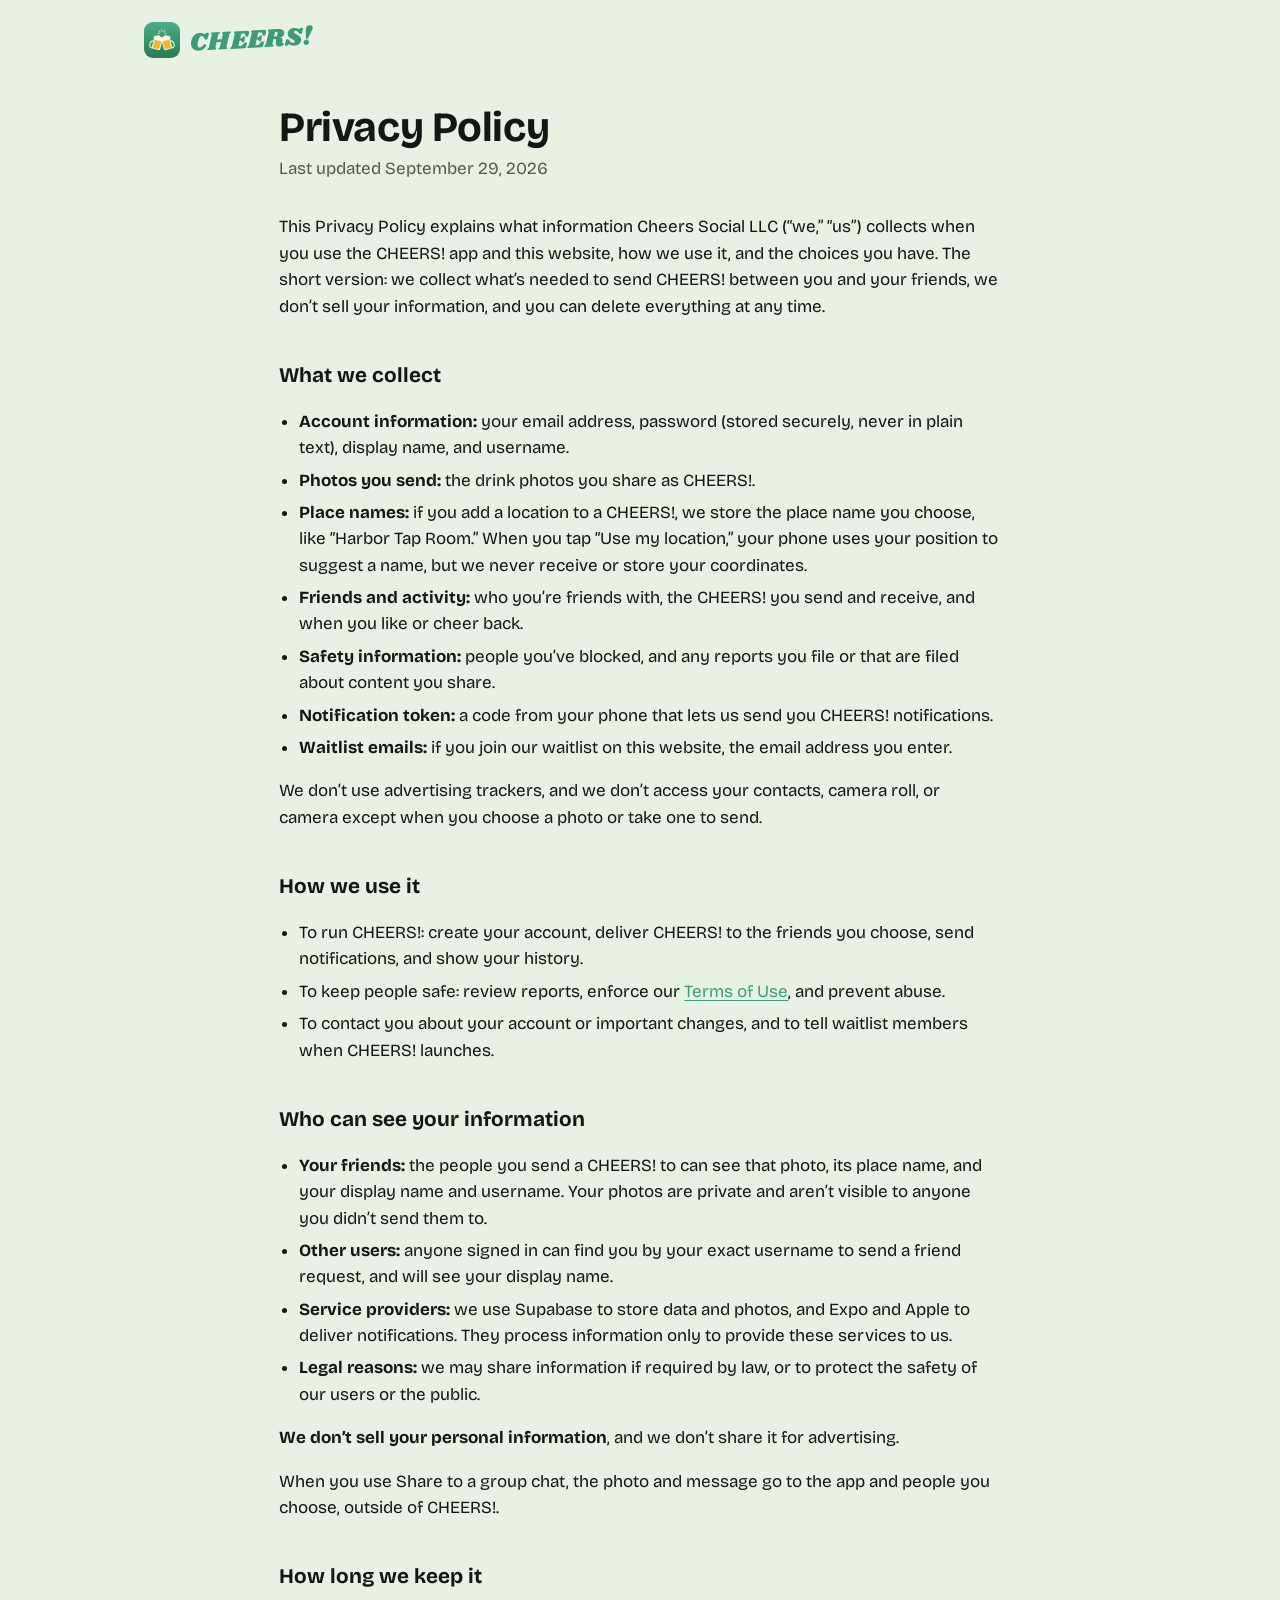
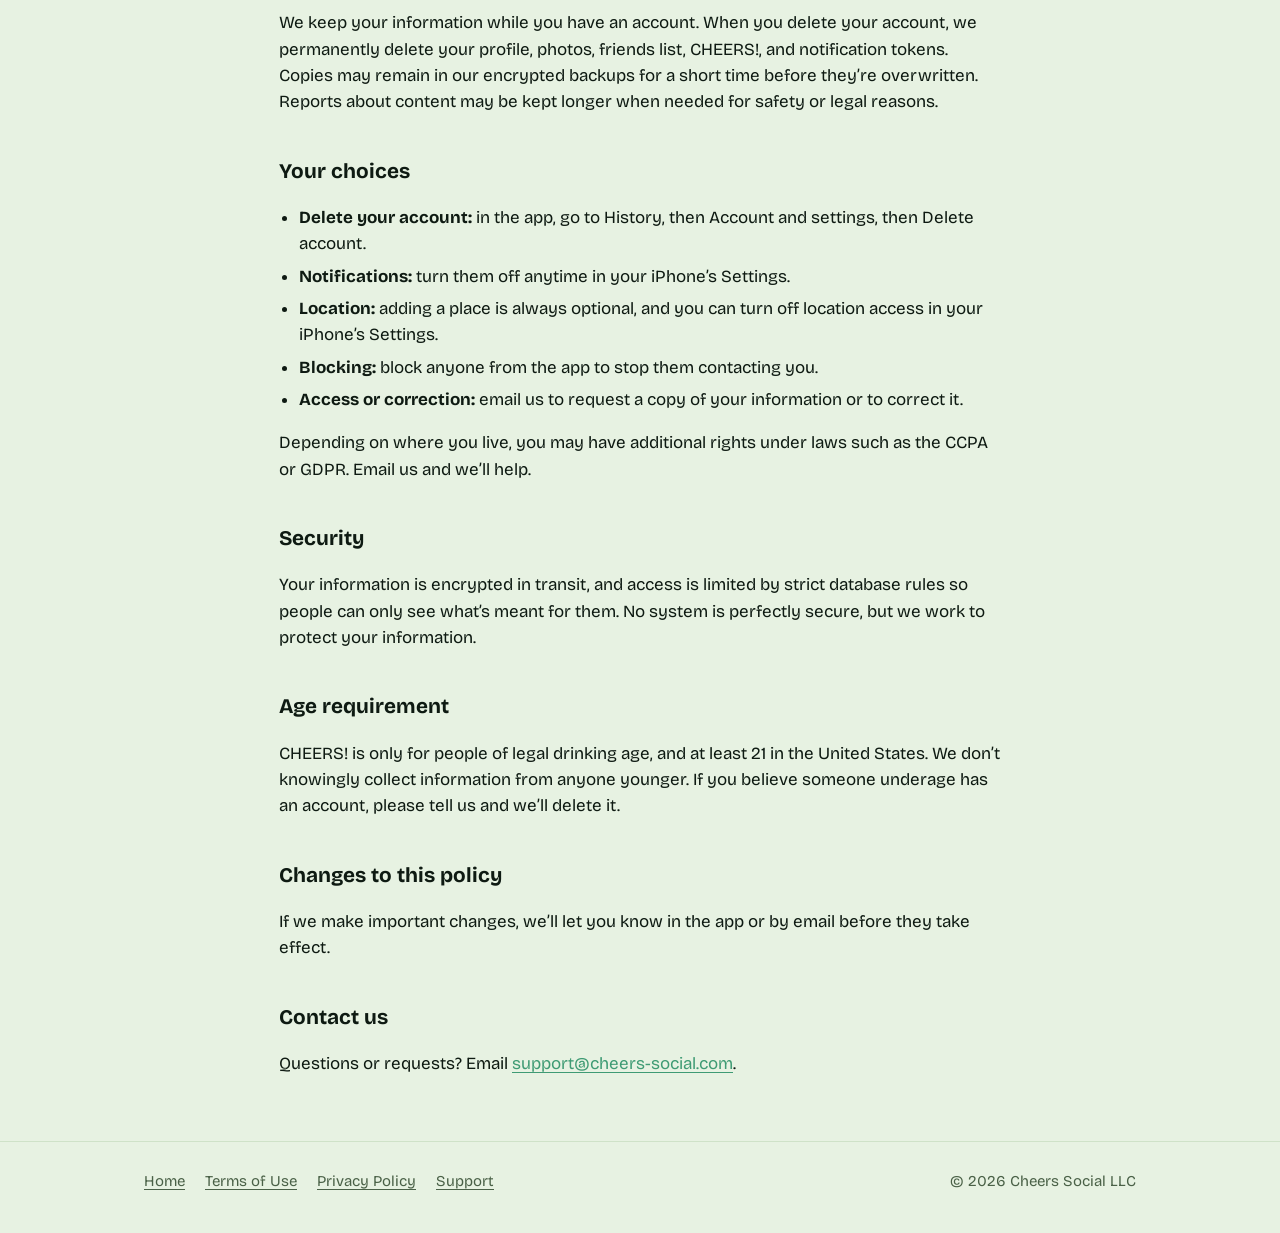
==== privacy/index.html @ 8b925db9 "CHEERS! website" ====
<!doctype html>
<html lang="en">
<head>
<meta charset="utf-8">
<meta name="viewport" content="width=device-width, initial-scale=1">
<title>Privacy Policy — CHEERS!</title>
<meta name="theme-color" content="#3F9B74">
<link rel="icon" href="/assets/favicon.png">
<link rel="apple-touch-icon" href="/assets/apple-touch-icon.png">
<link rel="preconnect" href="https://fonts.googleapis.com"><link rel="preconnect" href="https://fonts.gstatic.com" crossorigin>
<link href="https://fonts.googleapis.com/css2?family=Bricolage+Grotesque:opsz,wght@12..96,400;12..96,600;12..96,800&family=Shrikhand&display=swap" rel="stylesheet">
<link rel="stylesheet" href="/assets/site.css">
</head>
<body>
<div class="wrap">
  <header class="top">
    <a class="brand" href="/"><img src="/assets/apple-touch-icon.png" alt=""><span>CHEERS!</span></a>
  </header>
</div>
<main class="doc">
<h1>Privacy Policy</h1>
<p class="updated">Last updated September 29, 2026</p>

<p>This Privacy Policy explains what information Cheers Social LLC (“we,” “us”) collects when you use the CHEERS! app and this website, how we use it, and the choices you have. The short version: we collect what’s needed to send CHEERS! between you and your friends, we don’t sell your information, and you can delete everything at any time.</p>

<h2>What we collect</h2>
<ul>
  <li><strong>Account information:</strong> your email address, password (stored securely, never in plain text), display name, and username.</li>
  <li><strong>Photos you send:</strong> the drink photos you share as CHEERS!.</li>
  <li><strong>Place names:</strong> if you add a location to a CHEERS!, we store the place name you choose, like “Harbor Tap Room.” When you tap “Use my location,” your phone uses your position to suggest a name, but we never receive or store your coordinates.</li>
  <li><strong>Friends and activity:</strong> who you’re friends with, the CHEERS! you send and receive, and when you like or cheer back.</li>
  <li><strong>Safety information:</strong> people you’ve blocked, and any reports you file or that are filed about content you share.</li>
  <li><strong>Notification token:</strong> a code from your phone that lets us send you CHEERS! notifications.</li>
  <li><strong>Waitlist emails:</strong> if you join our waitlist on this website, the email address you enter.</li>
</ul>
<p>We don’t use advertising trackers, and we don’t access your contacts, camera roll, or camera except when you choose a photo or take one to send.</p>

<h2>How we use it</h2>
<ul>
  <li>To run CHEERS!: create your account, deliver CHEERS! to the friends you choose, send notifications, and show your history.</li>
  <li>To keep people safe: review reports, enforce our <a href="/terms/">Terms of Use</a>, and prevent abuse.</li>
  <li>To contact you about your account or important changes, and to tell waitlist members when CHEERS! launches.</li>
</ul>

<h2>Who can see your information</h2>
<ul>
  <li><strong>Your friends:</strong> the people you send a CHEERS! to can see that photo, its place name, and your display name and username. Your photos are private and aren’t visible to anyone you didn’t send them to.</li>
  <li><strong>Other users:</strong> anyone signed in can find you by your exact username to send a friend request, and will see your display name.</li>
  <li><strong>Service providers:</strong> we use Supabase to store data and photos, and Expo and Apple to deliver notifications. They process information only to provide these services to us.</li>
  <li><strong>Legal reasons:</strong> we may share information if required by law, or to protect the safety of our users or the public.</li>
</ul>
<p><strong>We don’t sell your personal information</strong>, and we don’t share it for advertising.</p>
<p>When you use Share to a group chat, the photo and message go to the app and people you choose, outside of CHEERS!.</p>

<h2>How long we keep it</h2>
<p>We keep your information while you have an account. When you delete your account, we permanently delete your profile, photos, friends list, CHEERS!, and notification tokens. Copies may remain in our encrypted backups for a short time before they’re overwritten. Reports about content may be kept longer when needed for safety or legal reasons.</p>

<h2>Your choices</h2>
<ul>
  <li><strong>Delete your account:</strong> in the app, go to History, then Account and settings, then Delete account.</li>
  <li><strong>Notifications:</strong> turn them off anytime in your iPhone’s Settings.</li>
  <li><strong>Location:</strong> adding a place is always optional, and you can turn off location access in your iPhone’s Settings.</li>
  <li><strong>Blocking:</strong> block anyone from the app to stop them contacting you.</li>
  <li><strong>Access or correction:</strong> email us to request a copy of your information or to correct it.</li>
</ul>
<p>Depending on where you live, you may have additional rights under laws such as the CCPA or GDPR. Email us and we’ll help.</p>

<h2>Security</h2>
<p>Your information is encrypted in transit, and access is limited by strict database rules so people can only see what’s meant for them. No system is perfectly secure, but we work to protect your information.</p>

<h2>Age requirement</h2>
<p>CHEERS! is only for people of legal drinking age, and at least 21 in the United States. We don’t knowingly collect information from anyone younger. If you believe someone underage has an account, please tell us and we’ll delete it.</p>

<h2>Changes to this policy</h2>
<p>If we make important changes, we’ll let you know in the app or by email before they take effect.</p>

<h2>Contact us</h2>
<p>Questions or requests? Email <a href="mailto:support@cheers-social.com">support@cheers-social.com</a>.</p>
</main>
<footer>
  <div class="wrap">
    <nav><a href="/">Home</a><a href="/terms/">Terms of Use</a><a href="/privacy/">Privacy Policy</a><a href="mailto:support@cheers-social.com">Support</a></nav>
    <span>© 2026 Cheers Social LLC</span>
  </div>
</footer>
</body>
</html>
---- assets/site.css ----
:root {
  --bg: #E7F2E2; --surface: #F6FBF3; --ink: #0E1A12; --muted: #4A6147;
  --accent: #3F9B74; --accent-deep: #2B7A58; --on-accent: #FFFFFF; --amber: #F7B32B; --line: #CFE2C8;
  --wordmark: 'Shrikhand', 'Cooper Black', Georgia, serif;
  --ui: 'Bricolage Grotesque', system-ui, -apple-system, 'Segoe UI', sans-serif;
  color-scheme: light dark;
}
@media (prefers-color-scheme: dark) {
  :root { --bg: #0F1A13; --surface: #1A2A1F; --ink: #E7F2E2; --muted: #A7C3A3;
    --accent: #5CC097; --accent-deep: #3F9B74; --on-accent: #0F1A13; --line: #2A3F30; }
}
*, *::before, *::after { box-sizing: border-box; }
html { -webkit-text-size-adjust: 100%; }
body { margin: 0; background: var(--bg); color: var(--ink); font-family: var(--ui); font-size: 17px; line-height: 1.55; -webkit-font-smoothing: antialiased; }
img { max-width: 100%; display: block; }
a { color: var(--accent); text-underline-offset: 3px; }
:focus-visible { outline: 3px solid var(--amber); outline-offset: 3px; border-radius: 4px; }
.wrap { max-width: 1040px; margin: 0 auto; padding: 0 24px; }

.top { display: flex; align-items: center; justify-content: space-between; padding: 20px 0; }
.brand { display: flex; align-items: center; gap: 10px; text-decoration: none; }
.brand img { width: 36px; height: 36px; border-radius: 9px; }
.brand span { font-family: var(--wordmark); font-size: 26px; color: var(--accent); transform: rotate(-3deg); display: inline-block; }

footer { border-top: 1px solid var(--line); margin-top: 64px; padding: 28px 0 40px; color: var(--muted); font-size: 15px; }
footer .wrap { display: flex; flex-wrap: wrap; gap: 12px 24px; justify-content: space-between; }
footer nav { display: flex; flex-wrap: wrap; gap: 8px 20px; }
footer a { color: var(--muted); }

.doc { max-width: 70ch; margin: 24px auto 0; padding: 0 24px; }
.doc h1 { font-size: clamp(2rem, 5vw, 2.6rem); line-height: 1.15; margin: 16px 0 4px; letter-spacing: -0.01em; }
.doc .updated { color: var(--muted); margin: 0 0 32px; }
.doc h2 { font-size: 1.3rem; margin: 40px 0 8px; }
.doc ul { padding-left: 1.2em; }
.doc li { margin: 6px 0; }
.doc .callout { background: var(--surface); border: 1px solid var(--line); border-radius: 16px; padding: 16px 20px; margin: 24px 0; }
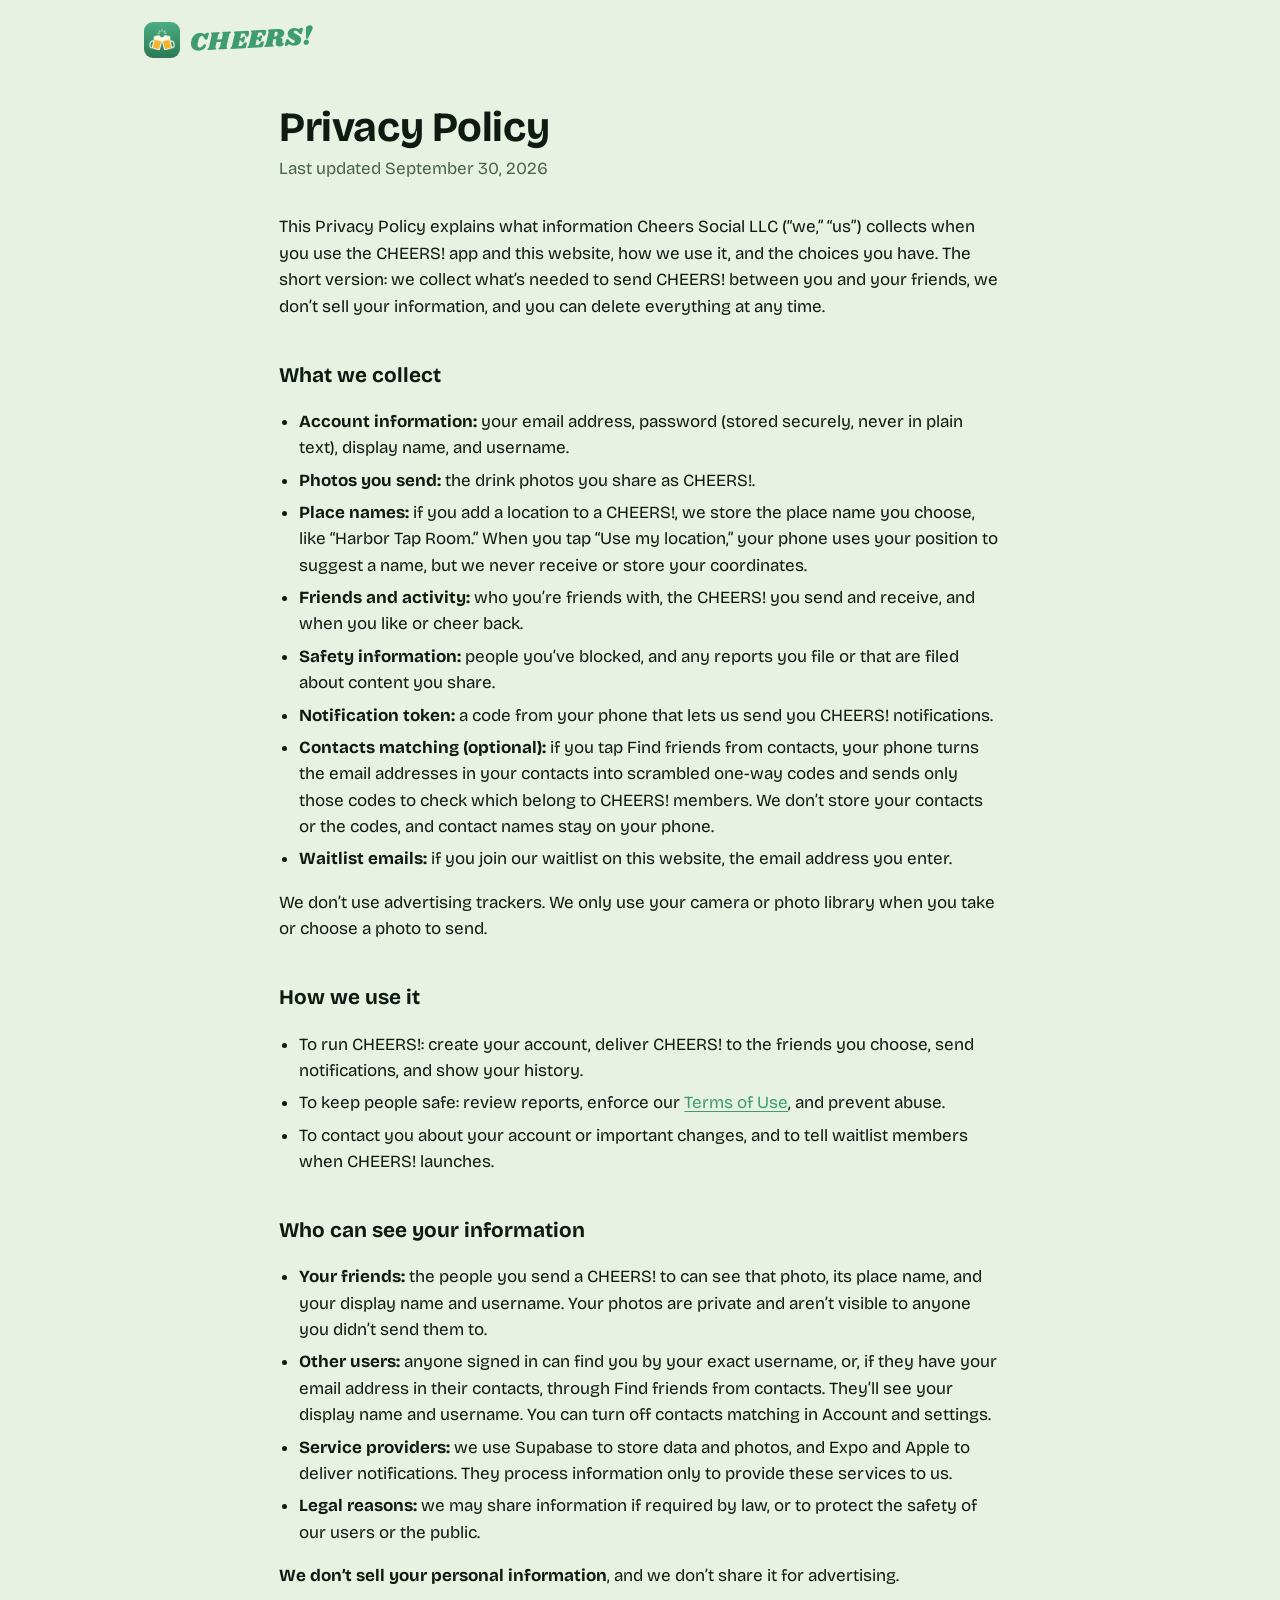
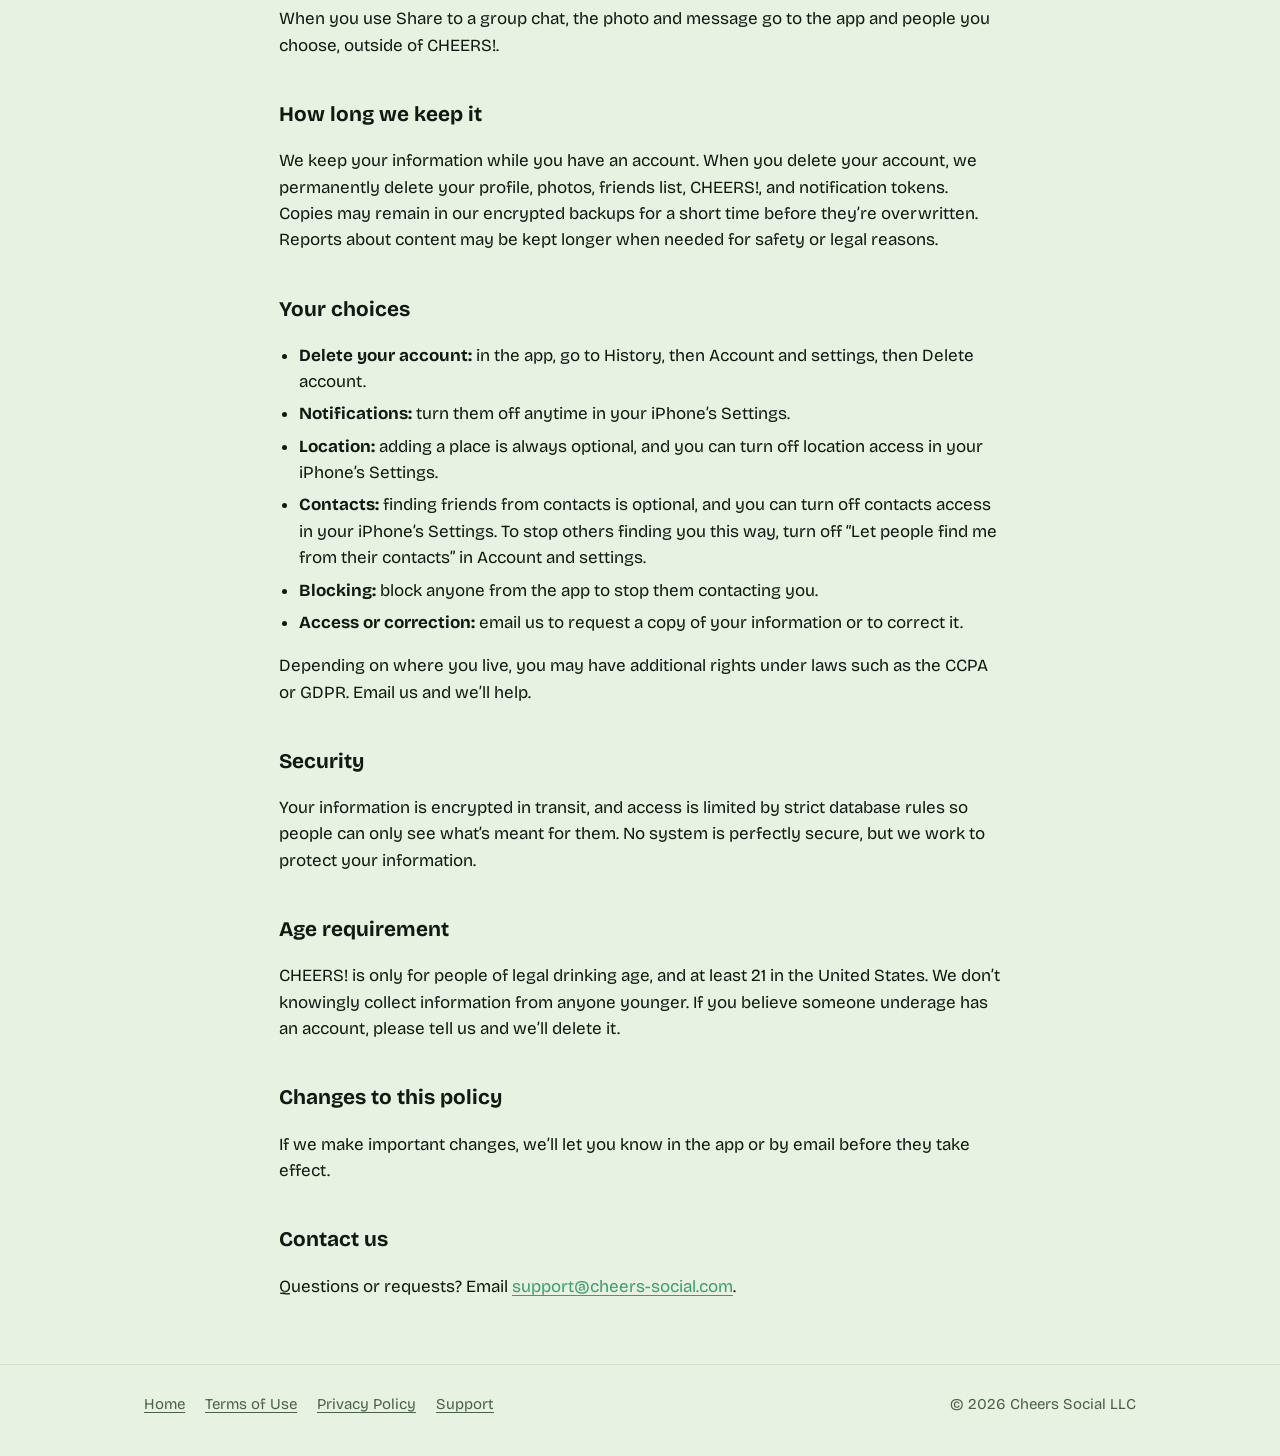
==== commit 50e61db7: "Privacy policy: contacts matching" ====
--- a/privacy/index.html
+++ b/privacy/index.html
@@ -19,7 +19,7 @@
 </div>
 <main class="doc">
 <h1>Privacy Policy</h1>
-<p class="updated">Last updated September 29, 2026</p>
+<p class="updated">Last updated September 30, 2026</p>
 
 <p>This Privacy Policy explains what information Cheers Social LLC (“we,” “us”) collects when you use the CHEERS! app and this website, how we use it, and the choices you have. The short version: we collect what’s needed to send CHEERS! between you and your friends, we don’t sell your information, and you can delete everything at any time.</p>
 
@@ -31,9 +31,10 @@
   <li><strong>Friends and activity:</strong> who you’re friends with, the CHEERS! you send and receive, and when you like or cheer back.</li>
   <li><strong>Safety information:</strong> people you’ve blocked, and any reports you file or that are filed about content you share.</li>
   <li><strong>Notification token:</strong> a code from your phone that lets us send you CHEERS! notifications.</li>
+  <li><strong>Contacts matching (optional):</strong> if you tap Find friends from contacts, your phone turns the email addresses in your contacts into scrambled one-way codes and sends only those codes to check which belong to CHEERS! members. We don’t store your contacts or the codes, and contact names stay on your phone.</li>
   <li><strong>Waitlist emails:</strong> if you join our waitlist on this website, the email address you enter.</li>
 </ul>
-<p>We don’t use advertising trackers, and we don’t access your contacts, camera roll, or camera except when you choose a photo or take one to send.</p>
+<p>We don’t use advertising trackers. We only use your camera or photo library when you take or choose a photo to send.</p>
 
 <h2>How we use it</h2>
 <ul>
@@ -45,7 +46,7 @@
 <h2>Who can see your information</h2>
 <ul>
   <li><strong>Your friends:</strong> the people you send a CHEERS! to can see that photo, its place name, and your display name and username. Your photos are private and aren’t visible to anyone you didn’t send them to.</li>
-  <li><strong>Other users:</strong> anyone signed in can find you by your exact username to send a friend request, and will see your display name.</li>
+  <li><strong>Other users:</strong> anyone signed in can find you by your exact username, or, if they have your email address in their contacts, through Find friends from contacts. They’ll see your display name and username. You can turn off contacts matching in Account and settings.</li>
   <li><strong>Service providers:</strong> we use Supabase to store data and photos, and Expo and Apple to deliver notifications. They process information only to provide these services to us.</li>
   <li><strong>Legal reasons:</strong> we may share information if required by law, or to protect the safety of our users or the public.</li>
 </ul>
@@ -60,6 +61,7 @@
   <li><strong>Delete your account:</strong> in the app, go to History, then Account and settings, then Delete account.</li>
   <li><strong>Notifications:</strong> turn them off anytime in your iPhone’s Settings.</li>
   <li><strong>Location:</strong> adding a place is always optional, and you can turn off location access in your iPhone’s Settings.</li>
+  <li><strong>Contacts:</strong> finding friends from contacts is optional, and you can turn off contacts access in your iPhone’s Settings. To stop others finding you this way, turn off “Let people find me from their contacts” in Account and settings.</li>
   <li><strong>Blocking:</strong> block anyone from the app to stop them contacting you.</li>
   <li><strong>Access or correction:</strong> email us to request a copy of your information or to correct it.</li>
 </ul>
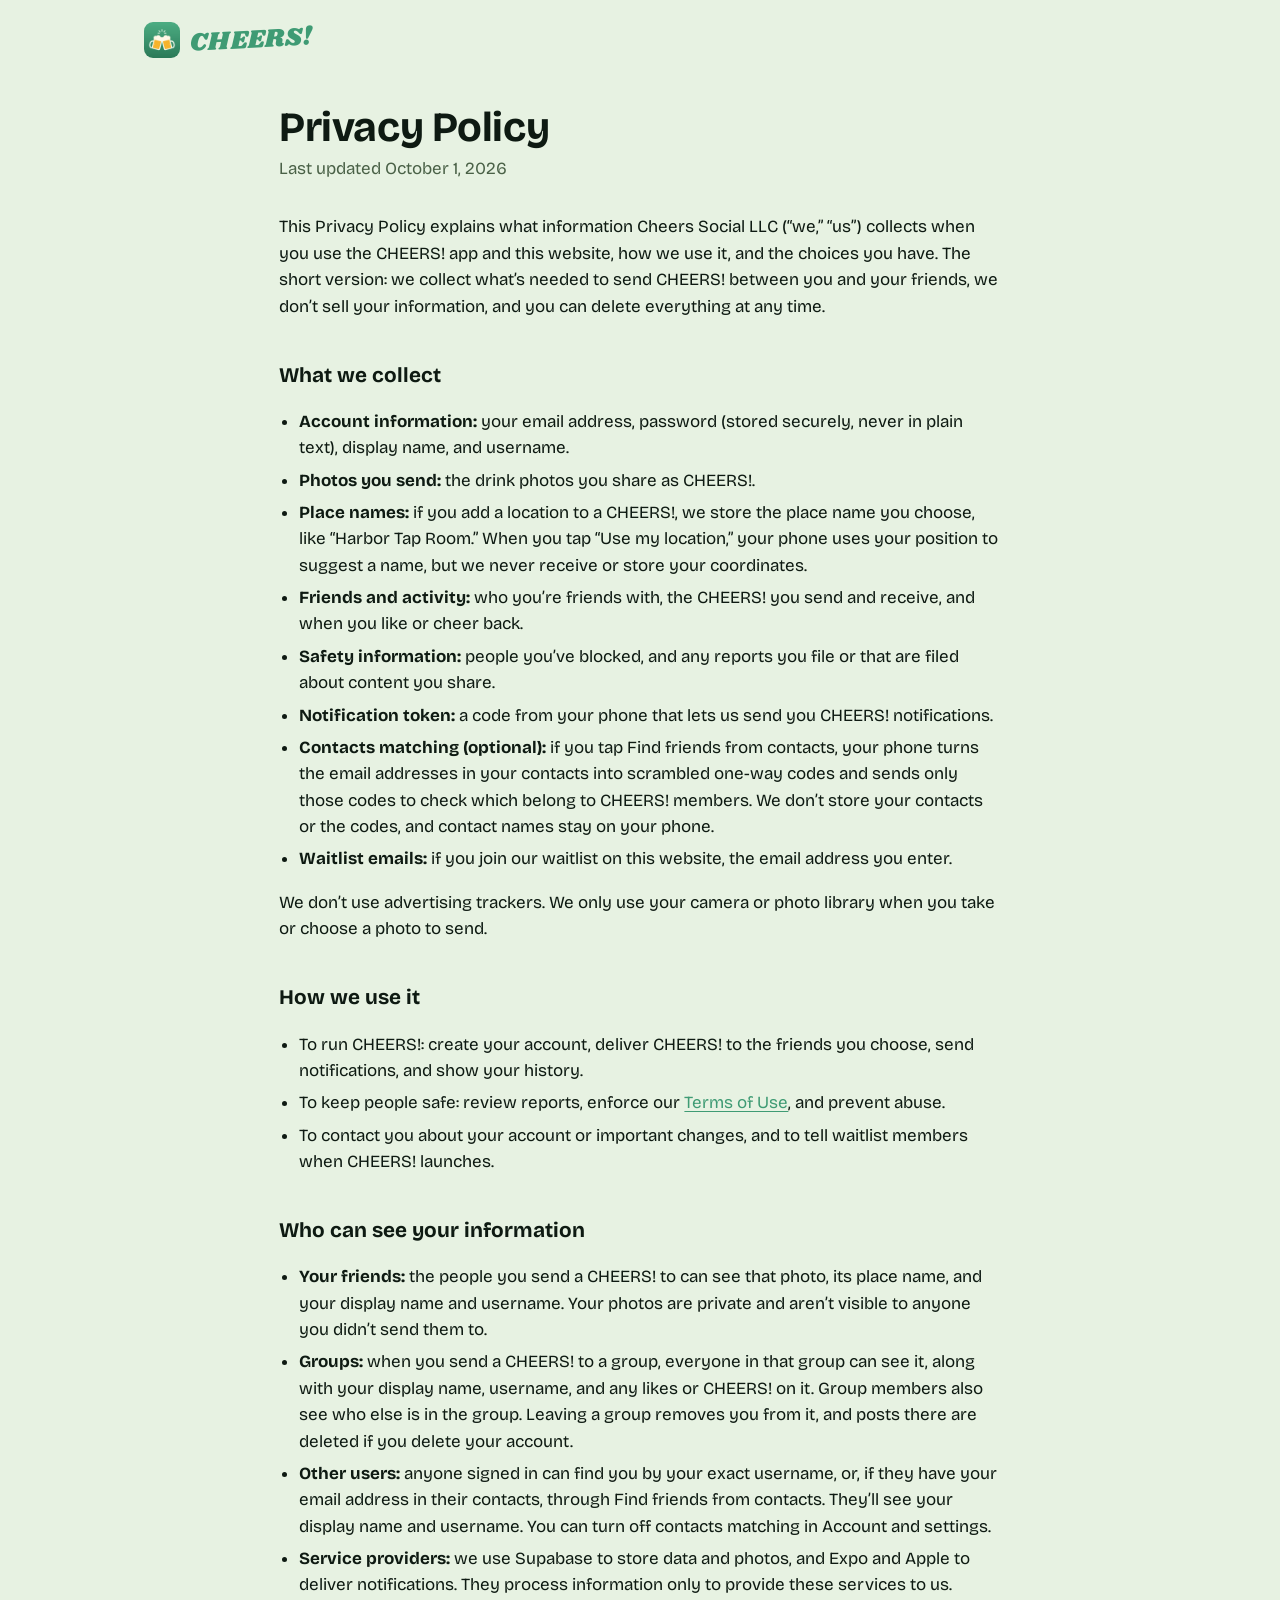
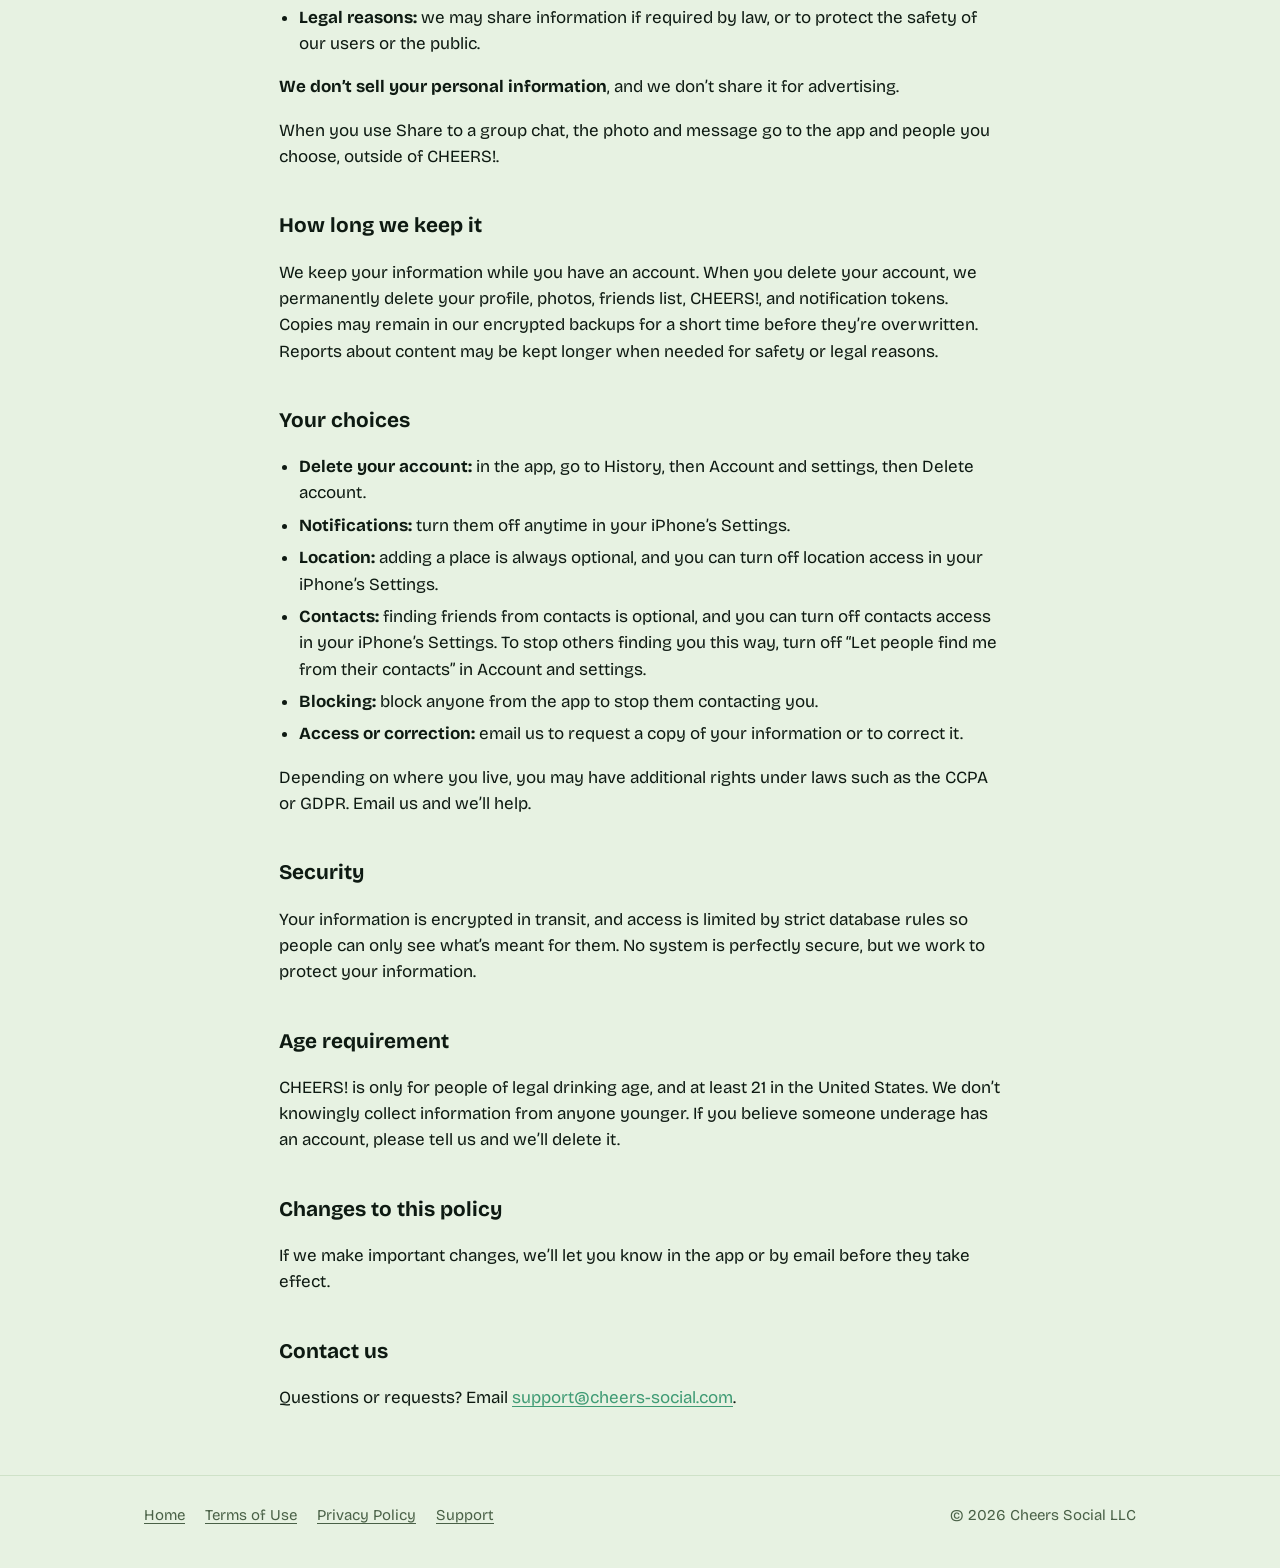
==== commit a2b885b9: "Privacy: groups" ====
--- a/privacy/index.html
+++ b/privacy/index.html
@@ -19,7 +19,7 @@
 </div>
 <main class="doc">
 <h1>Privacy Policy</h1>
-<p class="updated">Last updated September 30, 2026</p>
+<p class="updated">Last updated October 1, 2026</p>
 
 <p>This Privacy Policy explains what information Cheers Social LLC (“we,” “us”) collects when you use the CHEERS! app and this website, how we use it, and the choices you have. The short version: we collect what’s needed to send CHEERS! between you and your friends, we don’t sell your information, and you can delete everything at any time.</p>
 
@@ -46,6 +46,7 @@
 <h2>Who can see your information</h2>
 <ul>
   <li><strong>Your friends:</strong> the people you send a CHEERS! to can see that photo, its place name, and your display name and username. Your photos are private and aren’t visible to anyone you didn’t send them to.</li>
+  <li><strong>Groups:</strong> when you send a CHEERS! to a group, everyone in that group can see it, along with your display name, username, and any likes or CHEERS! on it. Group members also see who else is in the group. Leaving a group removes you from it, and posts there are deleted if you delete your account.</li>
   <li><strong>Other users:</strong> anyone signed in can find you by your exact username, or, if they have your email address in their contacts, through Find friends from contacts. They’ll see your display name and username. You can turn off contacts matching in Account and settings.</li>
   <li><strong>Service providers:</strong> we use Supabase to store data and photos, and Expo and Apple to deliver notifications. They process information only to provide these services to us.</li>
   <li><strong>Legal reasons:</strong> we may share information if required by law, or to protect the safety of our users or the public.</li>
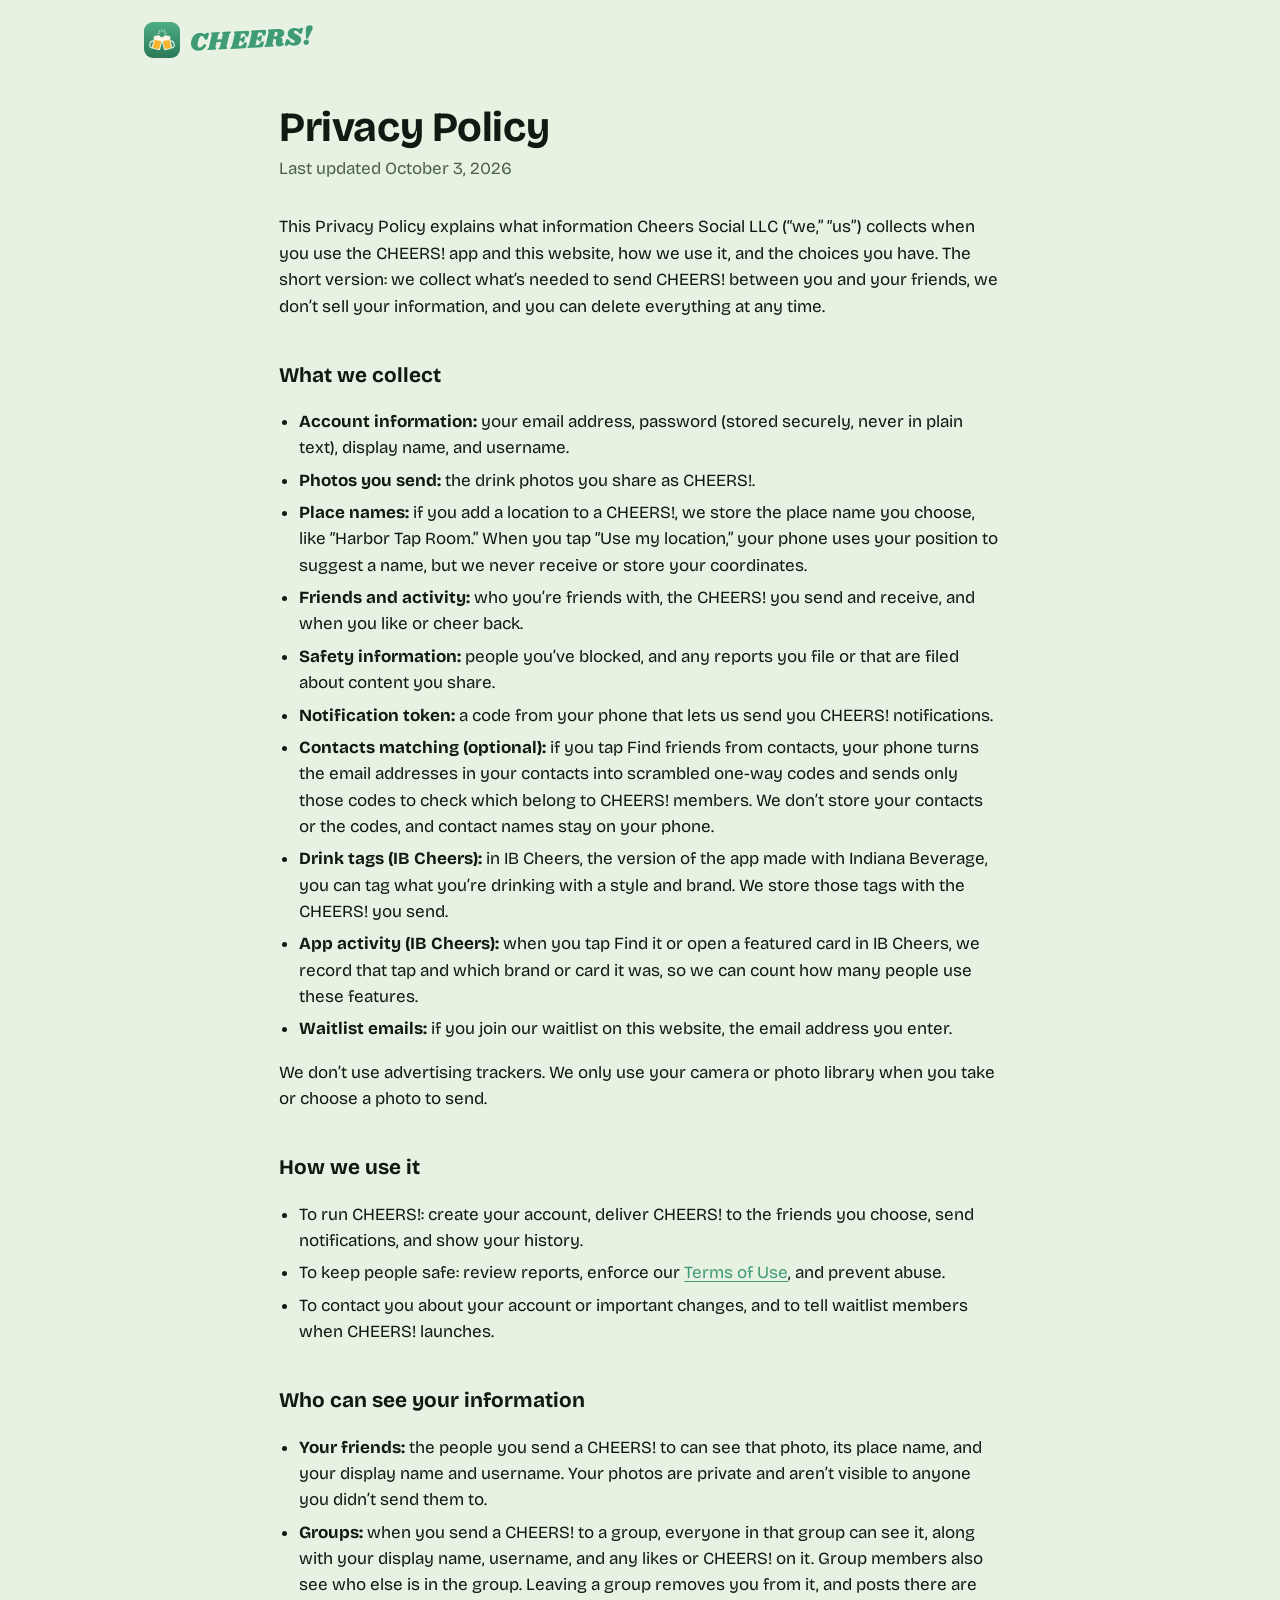
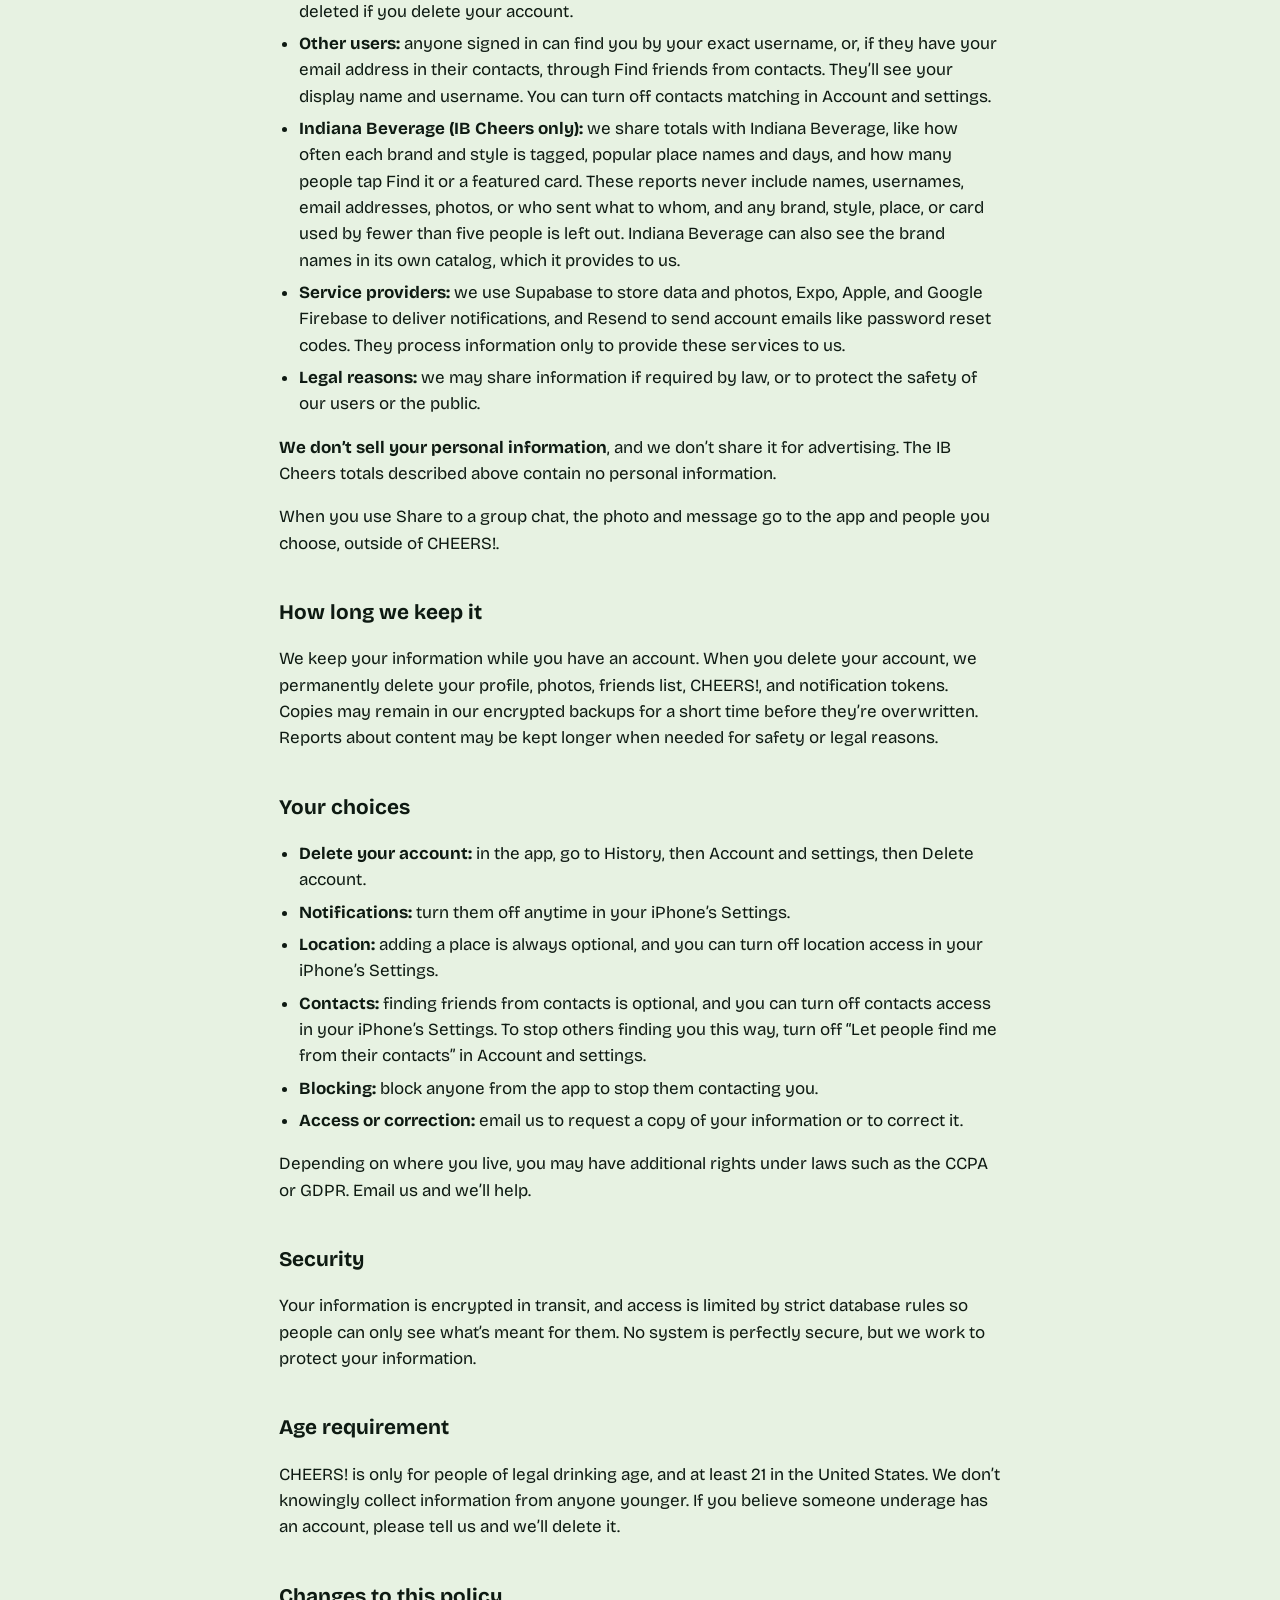
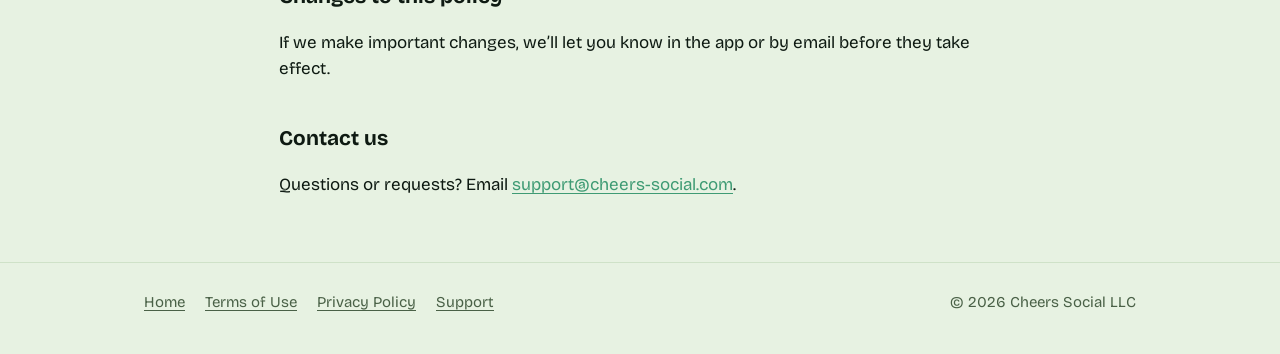
==== commit c084823a: "Insights dashboard; privacy update for IB Cheers" ====
--- a/privacy/index.html
+++ b/privacy/index.html
@@ -19,7 +19,7 @@
 </div>
 <main class="doc">
 <h1>Privacy Policy</h1>
-<p class="updated">Last updated October 1, 2026</p>
+<p class="updated">Last updated October 3, 2026</p>
 
 <p>This Privacy Policy explains what information Cheers Social LLC (“we,” “us”) collects when you use the CHEERS! app and this website, how we use it, and the choices you have. The short version: we collect what’s needed to send CHEERS! between you and your friends, we don’t sell your information, and you can delete everything at any time.</p>
 
@@ -32,6 +32,8 @@
   <li><strong>Safety information:</strong> people you’ve blocked, and any reports you file or that are filed about content you share.</li>
   <li><strong>Notification token:</strong> a code from your phone that lets us send you CHEERS! notifications.</li>
   <li><strong>Contacts matching (optional):</strong> if you tap Find friends from contacts, your phone turns the email addresses in your contacts into scrambled one-way codes and sends only those codes to check which belong to CHEERS! members. We don’t store your contacts or the codes, and contact names stay on your phone.</li>
+  <li><strong>Drink tags (IB Cheers):</strong> in IB Cheers, the version of the app made with Indiana Beverage, you can tag what you’re drinking with a style and brand. We store those tags with the CHEERS! you send.</li>
+  <li><strong>App activity (IB Cheers):</strong> when you tap Find it or open a featured card in IB Cheers, we record that tap and which brand or card it was, so we can count how many people use these features.</li>
   <li><strong>Waitlist emails:</strong> if you join our waitlist on this website, the email address you enter.</li>
 </ul>
 <p>We don’t use advertising trackers. We only use your camera or photo library when you take or choose a photo to send.</p>
@@ -48,10 +50,11 @@
   <li><strong>Your friends:</strong> the people you send a CHEERS! to can see that photo, its place name, and your display name and username. Your photos are private and aren’t visible to anyone you didn’t send them to.</li>
   <li><strong>Groups:</strong> when you send a CHEERS! to a group, everyone in that group can see it, along with your display name, username, and any likes or CHEERS! on it. Group members also see who else is in the group. Leaving a group removes you from it, and posts there are deleted if you delete your account.</li>
   <li><strong>Other users:</strong> anyone signed in can find you by your exact username, or, if they have your email address in their contacts, through Find friends from contacts. They’ll see your display name and username. You can turn off contacts matching in Account and settings.</li>
-  <li><strong>Service providers:</strong> we use Supabase to store data and photos, and Expo and Apple to deliver notifications. They process information only to provide these services to us.</li>
+  <li><strong>Indiana Beverage (IB Cheers only):</strong> we share totals with Indiana Beverage, like how often each brand and style is tagged, popular place names and days, and how many people tap Find it or a featured card. These reports never include names, usernames, email addresses, photos, or who sent what to whom, and any brand, style, place, or card used by fewer than five people is left out. Indiana Beverage can also see the brand names in its own catalog, which it provides to us.</li>
+  <li><strong>Service providers:</strong> we use Supabase to store data and photos, Expo, Apple, and Google Firebase to deliver notifications, and Resend to send account emails like password reset codes. They process information only to provide these services to us.</li>
   <li><strong>Legal reasons:</strong> we may share information if required by law, or to protect the safety of our users or the public.</li>
 </ul>
-<p><strong>We don’t sell your personal information</strong>, and we don’t share it for advertising.</p>
+<p><strong>We don’t sell your personal information</strong>, and we don’t share it for advertising. The IB Cheers totals described above contain no personal information.</p>
 <p>When you use Share to a group chat, the photo and message go to the app and people you choose, outside of CHEERS!.</p>
 
 <h2>How long we keep it</h2>
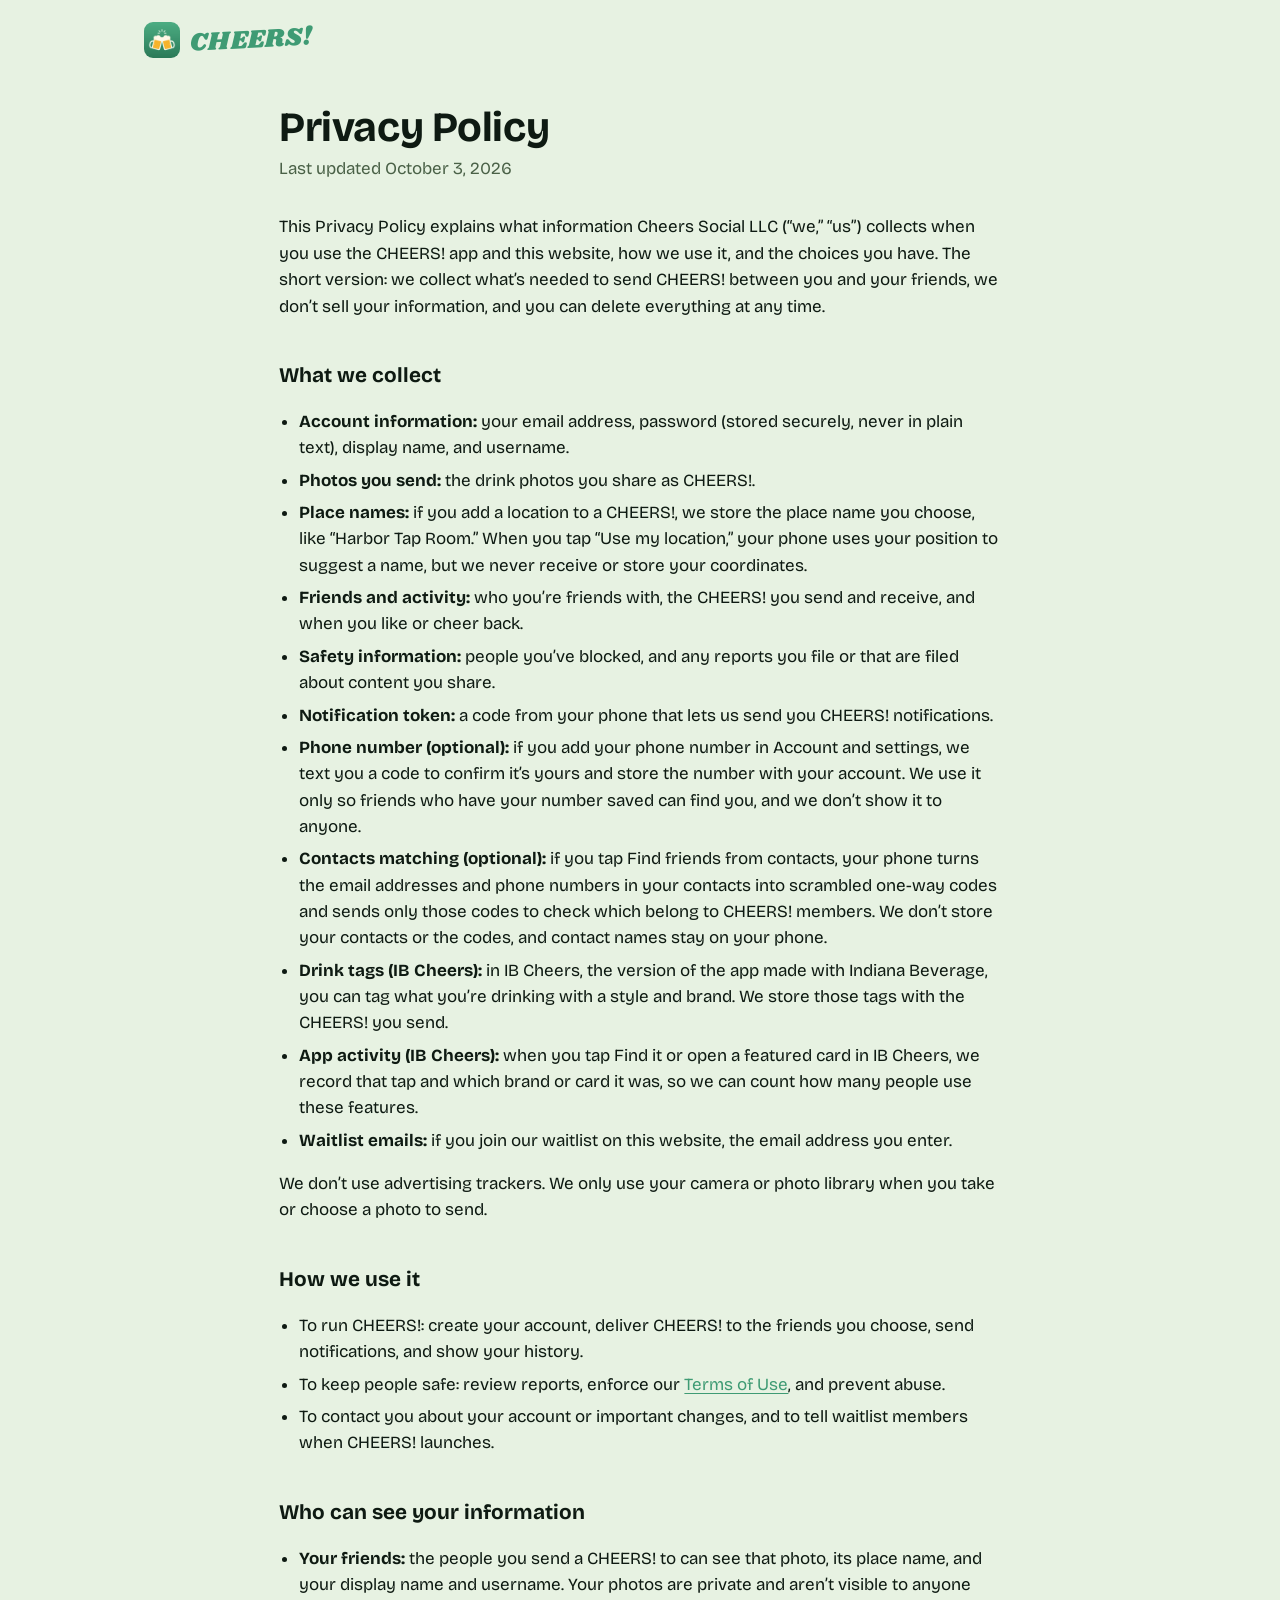
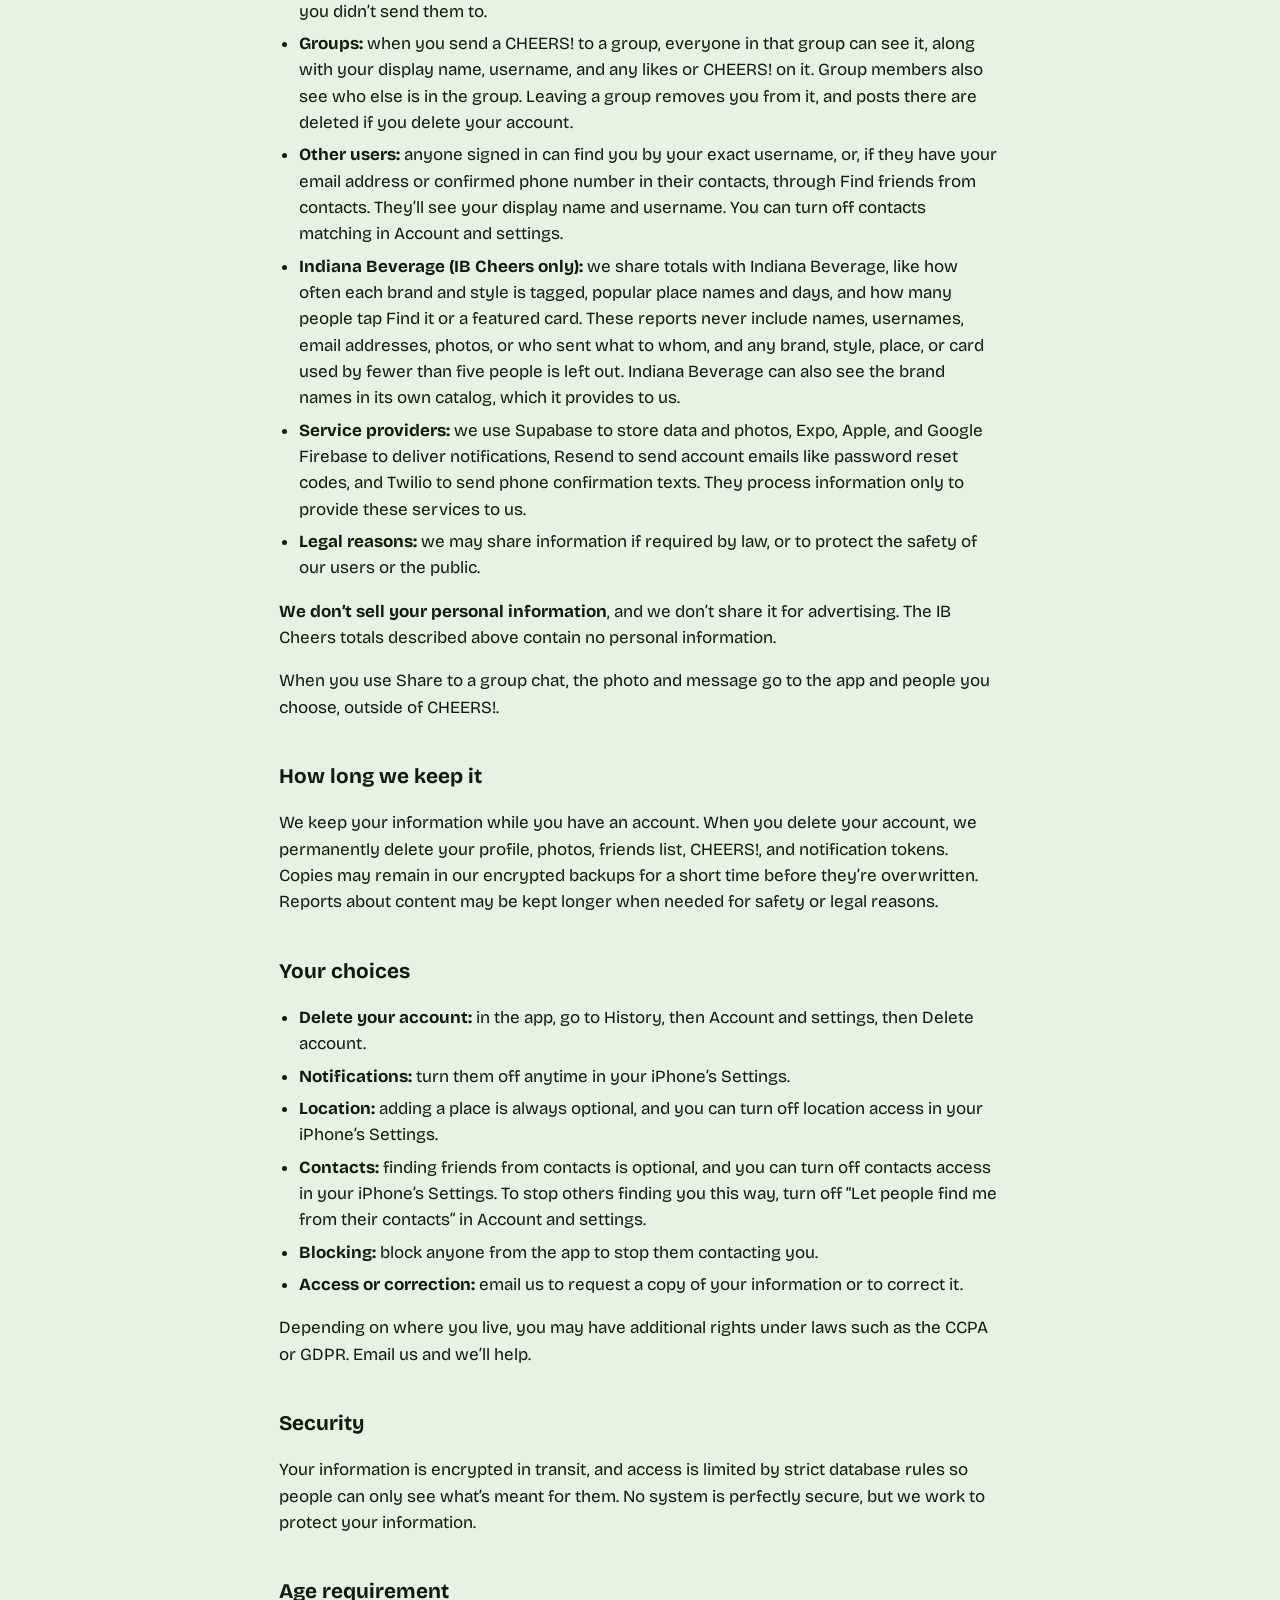
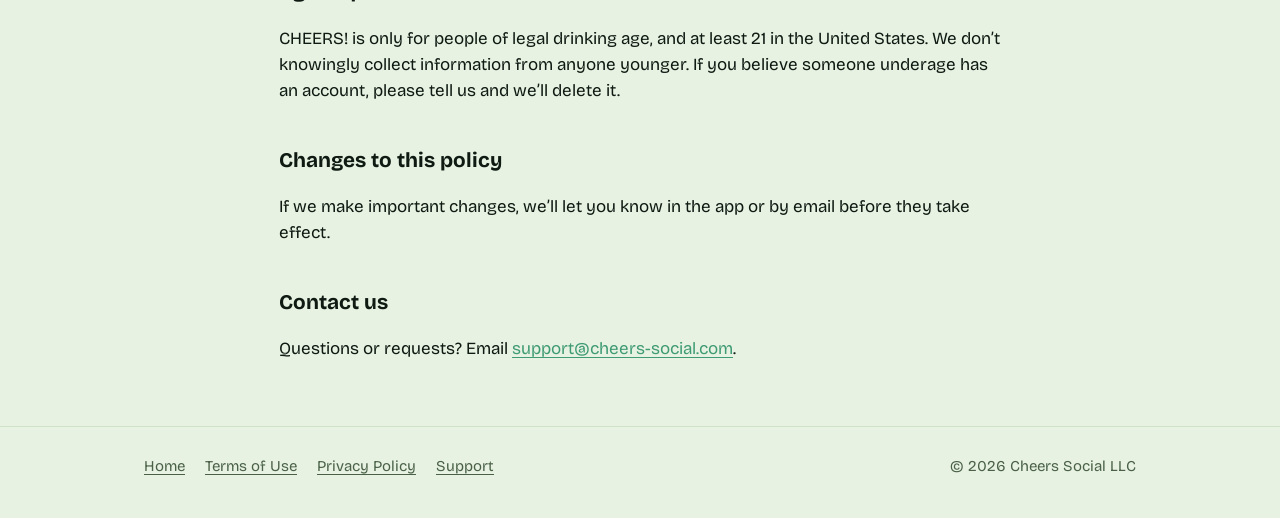
==== commit 3e6b9747: "Privacy: phone numbers and Twilio" ====
--- a/privacy/index.html
+++ b/privacy/index.html
@@ -31,7 +31,8 @@
   <li><strong>Friends and activity:</strong> who you’re friends with, the CHEERS! you send and receive, and when you like or cheer back.</li>
   <li><strong>Safety information:</strong> people you’ve blocked, and any reports you file or that are filed about content you share.</li>
   <li><strong>Notification token:</strong> a code from your phone that lets us send you CHEERS! notifications.</li>
-  <li><strong>Contacts matching (optional):</strong> if you tap Find friends from contacts, your phone turns the email addresses in your contacts into scrambled one-way codes and sends only those codes to check which belong to CHEERS! members. We don’t store your contacts or the codes, and contact names stay on your phone.</li>
+  <li><strong>Phone number (optional):</strong> if you add your phone number in Account and settings, we text you a code to confirm it’s yours and store the number with your account. We use it only so friends who have your number saved can find you, and we don’t show it to anyone.</li>
+  <li><strong>Contacts matching (optional):</strong> if you tap Find friends from contacts, your phone turns the email addresses and phone numbers in your contacts into scrambled one-way codes and sends only those codes to check which belong to CHEERS! members. We don’t store your contacts or the codes, and contact names stay on your phone.</li>
   <li><strong>Drink tags (IB Cheers):</strong> in IB Cheers, the version of the app made with Indiana Beverage, you can tag what you’re drinking with a style and brand. We store those tags with the CHEERS! you send.</li>
   <li><strong>App activity (IB Cheers):</strong> when you tap Find it or open a featured card in IB Cheers, we record that tap and which brand or card it was, so we can count how many people use these features.</li>
   <li><strong>Waitlist emails:</strong> if you join our waitlist on this website, the email address you enter.</li>
@@ -49,9 +50,9 @@
 <ul>
   <li><strong>Your friends:</strong> the people you send a CHEERS! to can see that photo, its place name, and your display name and username. Your photos are private and aren’t visible to anyone you didn’t send them to.</li>
   <li><strong>Groups:</strong> when you send a CHEERS! to a group, everyone in that group can see it, along with your display name, username, and any likes or CHEERS! on it. Group members also see who else is in the group. Leaving a group removes you from it, and posts there are deleted if you delete your account.</li>
-  <li><strong>Other users:</strong> anyone signed in can find you by your exact username, or, if they have your email address in their contacts, through Find friends from contacts. They’ll see your display name and username. You can turn off contacts matching in Account and settings.</li>
+  <li><strong>Other users:</strong> anyone signed in can find you by your exact username, or, if they have your email address or confirmed phone number in their contacts, through Find friends from contacts. They’ll see your display name and username. You can turn off contacts matching in Account and settings.</li>
   <li><strong>Indiana Beverage (IB Cheers only):</strong> we share totals with Indiana Beverage, like how often each brand and style is tagged, popular place names and days, and how many people tap Find it or a featured card. These reports never include names, usernames, email addresses, photos, or who sent what to whom, and any brand, style, place, or card used by fewer than five people is left out. Indiana Beverage can also see the brand names in its own catalog, which it provides to us.</li>
-  <li><strong>Service providers:</strong> we use Supabase to store data and photos, Expo, Apple, and Google Firebase to deliver notifications, and Resend to send account emails like password reset codes. They process information only to provide these services to us.</li>
+  <li><strong>Service providers:</strong> we use Supabase to store data and photos, Expo, Apple, and Google Firebase to deliver notifications, Resend to send account emails like password reset codes, and Twilio to send phone confirmation texts. They process information only to provide these services to us.</li>
   <li><strong>Legal reasons:</strong> we may share information if required by law, or to protect the safety of our users or the public.</li>
 </ul>
 <p><strong>We don’t sell your personal information</strong>, and we don’t share it for advertising. The IB Cheers totals described above contain no personal information.</p>
